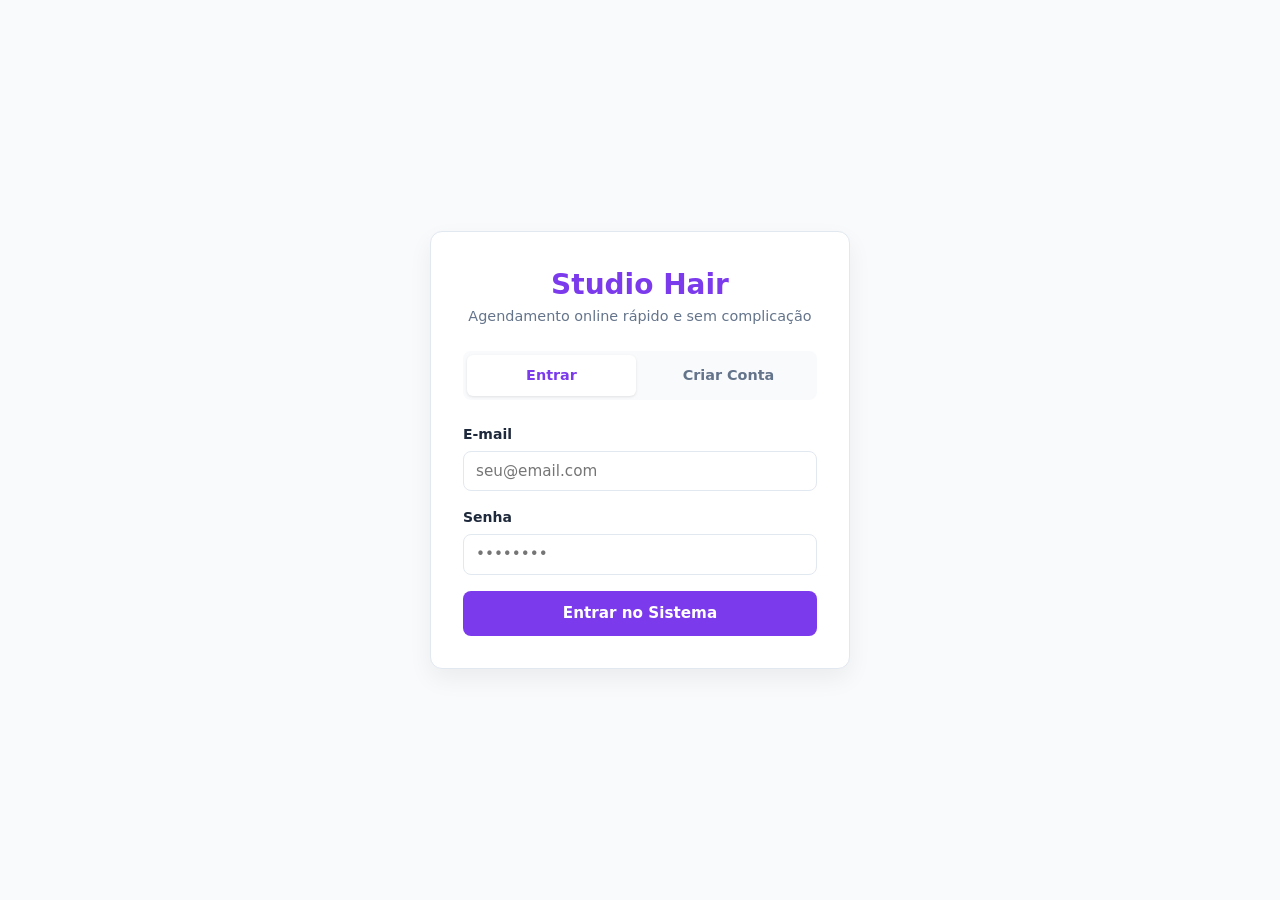
==== index.html @ 205ca818 "Criação da pagina de login, cadstro e agendamento" ====
<!DOCTYPE html>
<html lang="pt-BR">
<head>
    <meta charset="UTF-8">
    <meta name="viewport" content="width=device-width, initial-scale=1.0">
    <title>Studio Hair — Acesso</title>
    <link rel="stylesheet" href="estilos/estilo.css">
</head>
<body class="corpo-acesso">

    <main class="cartao-acesso">
        <div class="marca">
            <h1>Studio Hair</h1>
            <p>Agendamento online rápido e sem complicação</p>
        </div>

        <!-- TRUQUE CSS PURO: Dois botões 'radio' invisíveis controlam qual aba está marcada -->
        <input type="radio" name="controle-abas" id="aba-entrar" class="controle-aba-oculto" checked>
        <input type="radio" name="controle-abas" id="aba-cadastrar" class="controle-aba-oculto">

        <!-- Os 'label' funcionam como botões visuais vinculados aos 'radio' acima -->
        <div class="abas">
            <label for="aba-entrar" class="botao-aba rotulo-entrar">Entrar</label>
            <label for="aba-cadastrar" class="botao-aba rotulo-cadastrar">Criar Conta</label>
        </div>

        <!-- Formulário de Login -->
        <form class="formulario-acesso form-entrar" action="painel.html">
            <div class="grupo-campo">
                <label for="entrar-email">E-mail</label>
                <input type="email" id="entrar-email" name="email" placeholder="seu@email.com" required>
            </div>
            <div class="grupo-campo">
                <label for="entrar-senha">Senha</label>
                <input type="password" id="entrar-senha" name="password" placeholder="••••••••" required>
            </div>
            <!-- Por enquanto usamos um link estilizado de botão para você navegar até o painel -->
            <a href="painel.html" class="botao botao-primario botao-largura-total">Entrar no Sistema</a>
        </form>

        <!-- Formulário de Cadastro -->
        <form class="formulario-acesso form-cadastrar" action="painel.html">
            <div class="grupo-campo">
                <label for="cadastro-nome">Nome completo</label>
                <input type="text" id="cadastro-nome" name="name" placeholder="Ex: Maria Silva" required>
            </div>
            <div class="grupo-campo">
                <label for="cadastro-email">E-mail</label>
                <input type="email" id="cadastro-email" name="email" placeholder="seu@email.com" required>
            </div>
            <div class="grupo-campo">
                <label for="cadastro-telefone">Telefone / WhatsApp</label>
                <input type="tel" id="cadastro-telefone" name="phone" placeholder="(11) 99999-9999" required>
            </div>
            <div class="grupo-campo">
                <label for="cadastro-senha">Senha</label>
                <input type="password" id="cadastro-senha" name="password" placeholder="Crie uma senha" required>
            </div>
            <a href="painel.html" class="botao botao-primario botao-largura-total">Finalizar Cadastro</a>
        </form>
    </main>

</body>
</html>
---- estilos/estilo.css ----
/* =========================================================================
   VARIÁVEIS DE CORES E RESET
   ========================================================================= */
:root {
    --cor-primaria: #7c3aed;
    --cor-primaria-escura: #6d28d9;
    --cor-fundo: #f8fafc;
    --cor-superficie: #ffffff;
    --cor-texto: #1e293b;
    --cor-texto-suave: #64748b;
    --cor-borda: #e2e8f0;

    /* Cores dos status */
    --fundo-sucesso: #dcfce7;
    --texto-sucesso: #166534;
    --fundo-erro: #fee2e2;
    --texto-erro: #991b1b;
    --fundo-aviso: #fef3c7;
    --texto-aviso: #92400e;
    --fundo-info: #e0e7ff;
    --texto-info: #3730a3;
}

* {
    box-sizing: border-box;
    margin: 0;
    padding: 0;
    font-family: system-ui, -apple-system, 'Segoe UI', Roboto, sans-serif;
}

body {
    background-color: var(--cor-fundo);
    color: var(--cor-texto);
    line-height: 1.5;
}

a {
    text-decoration: none;
}

.texto-suave {
    color: var(--cor-texto-suave);
    font-size: 0.875rem;
}

/* =========================================================================
   TELA DE ACESSO (index.html)
   ========================================================================= */
.corpo-acesso {
    min-height: 100vh;
    display: flex;
    align-items: center;
    justify-content: center;
    padding: 1rem;
}

.cartao-acesso {
    background: var(--cor-superficie);
    width: 100%;
    max-width: 420px;
    padding: 2rem;
    border-radius: 12px;
    box-shadow: 0 10px 25px rgba(0, 0, 0, 0.06);
    border: 1px solid var(--cor-borda);
}

.marca {
    text-align: center;
    margin-bottom: 1.5rem;
}

.marca h1 {
    color: var(--cor-primaria);
    font-size: 1.75rem;
}

.marca p {
    color: var(--cor-texto-suave);
    font-size: 0.9rem;
}

/* Controle das abas em CSS puro */
.controle-aba-oculto {
    display: none;
}

.abas {
    display: grid;
    grid-template-columns: 1fr 1fr;
    gap: 0.5rem;
    margin-bottom: 1.5rem;
    background: var(--cor-fundo);
    padding: 0.25rem;
    border-radius: 8px;
}

.botao-aba {
    text-align: center;
    padding: 0.6rem;
    border-radius: 6px;
    cursor: pointer;
    font-weight: 600;
    font-size: 0.9rem;
    color: var(--cor-texto-suave);
    margin-bottom: 0;
    transition: 0.2s;
}

/* Esconde os formulários por padrão e mostra apenas o da aba selecionada */
.form-entrar,
.form-cadastrar {
    display: none;
}

#aba-entrar:checked ~ .abas .rotulo-entrar,
#aba-cadastrar:checked ~ .abas .rotulo-cadastrar {
    background: var(--cor-superficie);
    color: var(--cor-primaria);
    box-shadow: 0 1px 3px rgba(0, 0, 0, 0.1);
}

#aba-entrar:checked ~ .form-entrar {
    display: block;
}

#aba-cadastrar:checked ~ .form-cadastrar {
    display: block;
}

/* =========================================================================
   FORMULÁRIOS E BOTÕES
   ========================================================================= */
.grupo-campo {
    margin-bottom: 1rem;
}

.linha-campos {
    display: grid;
    grid-template-columns: 1fr 1fr;
    gap: 0.75rem;
}

label {
    display: block;
    font-size: 0.875rem;
    font-weight: 600;
    margin-bottom: 0.35rem;
}

input, select {
    width: 100%;
    padding: 0.65rem 0.75rem;
    border: 1px solid var(--cor-borda);
    border-radius: 8px;
    font-size: 0.95rem;
    background: var(--cor-superficie);
    color: var(--cor-texto);
    outline: none;
    transition: 0.2s;
}

input:focus, select:focus {
    border-color: var(--cor-primaria);
    box-shadow: 0 0 0 3px rgba(124, 58, 237, 0.15);
}

.botao {
    display: inline-flex;
    align-items: center;
    justify-content: center;
    padding: 0.65rem 1rem;
    border-radius: 8px;
    font-weight: 600;
    font-size: 0.95rem;
    cursor: pointer;
    border: 1px solid transparent;
    transition: 0.2s;
}

.botao-primario {
    background: var(--cor-primaria);
    color: #ffffff;
}

.botao-primario:hover {
    background: var(--cor-primaria-escura);
}

.botao-contorno {
    background: transparent;
    border-color: var(--cor-borda);
    color: var(--cor-texto);
}

.botao-contorno:hover {
    background: var(--cor-fundo);
}

.botao-perigo {
    background: var(--fundo-erro);
    color: var(--texto-erro);
}

.botao-perigo:hover {
    filter: brightness(0.95);
}

.botao-pequeno {
    padding: 0.35rem 0.75rem;
    font-size: 0.8rem;
}

.botao-largura-total {
    width: 100%;
}

/* =========================================================================
   PAINEL PRINCIPAL (painel.html)
   ========================================================================= */
.barra-topo {
    background: var(--cor-superficie);
    border-bottom: 1px solid var(--cor-borda);
    padding: 1rem 0;
    margin-bottom: 2rem;
}

.container {
    width: 100%;
    max-width: 1120px;
    margin: 0 auto;
    padding: 0 1rem;
}

.conteudo-topo {
    display: flex;
    justify-content: space-between;
    align-items: center;
}

.barra-topo h2 {
    color: var(--cor-primaria);
}

.menu-usuario {
    display: flex;
    align-items: center;
    gap: 1rem;
    font-size: 0.9rem;
}

.grade-principal {
    display: grid;
    grid-template-columns: 380px 1fr;
    gap: 1.5rem;
    align-items: start;
}

/* Em telas menores (tablets e celulares), empilha uma coluna sobre a outra */
@media (max-width: 850px) {
    .grade-principal {
        grid-template-columns: 1fr;
    }
}

.cartao {
    background: var(--cor-superficie);
    border: 1px solid var(--cor-borda);
    border-radius: 12px;
    padding: 1.5rem;
    box-shadow: 0 2px 8px rgba(0, 0, 0, 0.03);
}

.cabecalho-cartao {
    display: flex;
    justify-content: space-between;
    align-items: center;
    margin-bottom: 1rem;
}

.subtitulo {
    color: var(--cor-texto-suave);
    font-size: 0.875rem;
    margin-bottom: 1.25rem;
}

.resumo-servico {
    background: var(--cor-fundo);
    padding: 0.75rem 1rem;
    border-radius: 8px;
    display: flex;
    justify-content: space-between;
    font-size: 0.875rem;
    margin-bottom: 1rem;
    border: 1px solid var(--cor-borda);
}

/* =========================================================================
   TABELA E ETIQUETAS DE STATUS
   ========================================================================= */
.tabela-responsiva {
    overflow-x: auto;
}

.tabela {
    width: 100%;
    border-collapse: collapse;
    font-size: 0.9rem;
}

.tabela th,
.tabela td {
    padding: 0.8rem 0.75rem;
    text-align: left;
    border-bottom: 1px solid var(--cor-borda);
}

.tabela th {
    font-weight: 600;
    color: var(--cor-texto-suave);
    font-size: 0.8rem;
    text-transform: uppercase;
    letter-spacing: 0.03em;
}

.etiqueta {
    display: inline-block;
    padding: 0.25rem 0.65rem;
    border-radius: 999px;
    font-size: 0.75rem;
    font-weight: 600;
}

.etiqueta-agendado {
    background: var(--fundo-aviso);
    color: var(--texto-aviso);
}

.etiqueta-confirmado {
    background: var(--fundo-sucesso);
    color: var(--texto-sucesso);
}

.etiqueta-cancelado {
    background: var(--fundo-erro);
    color: var(--texto-erro);
}

.etiqueta-concluido {
    background: var(--fundo-info);
    color: var(--texto-info);
}
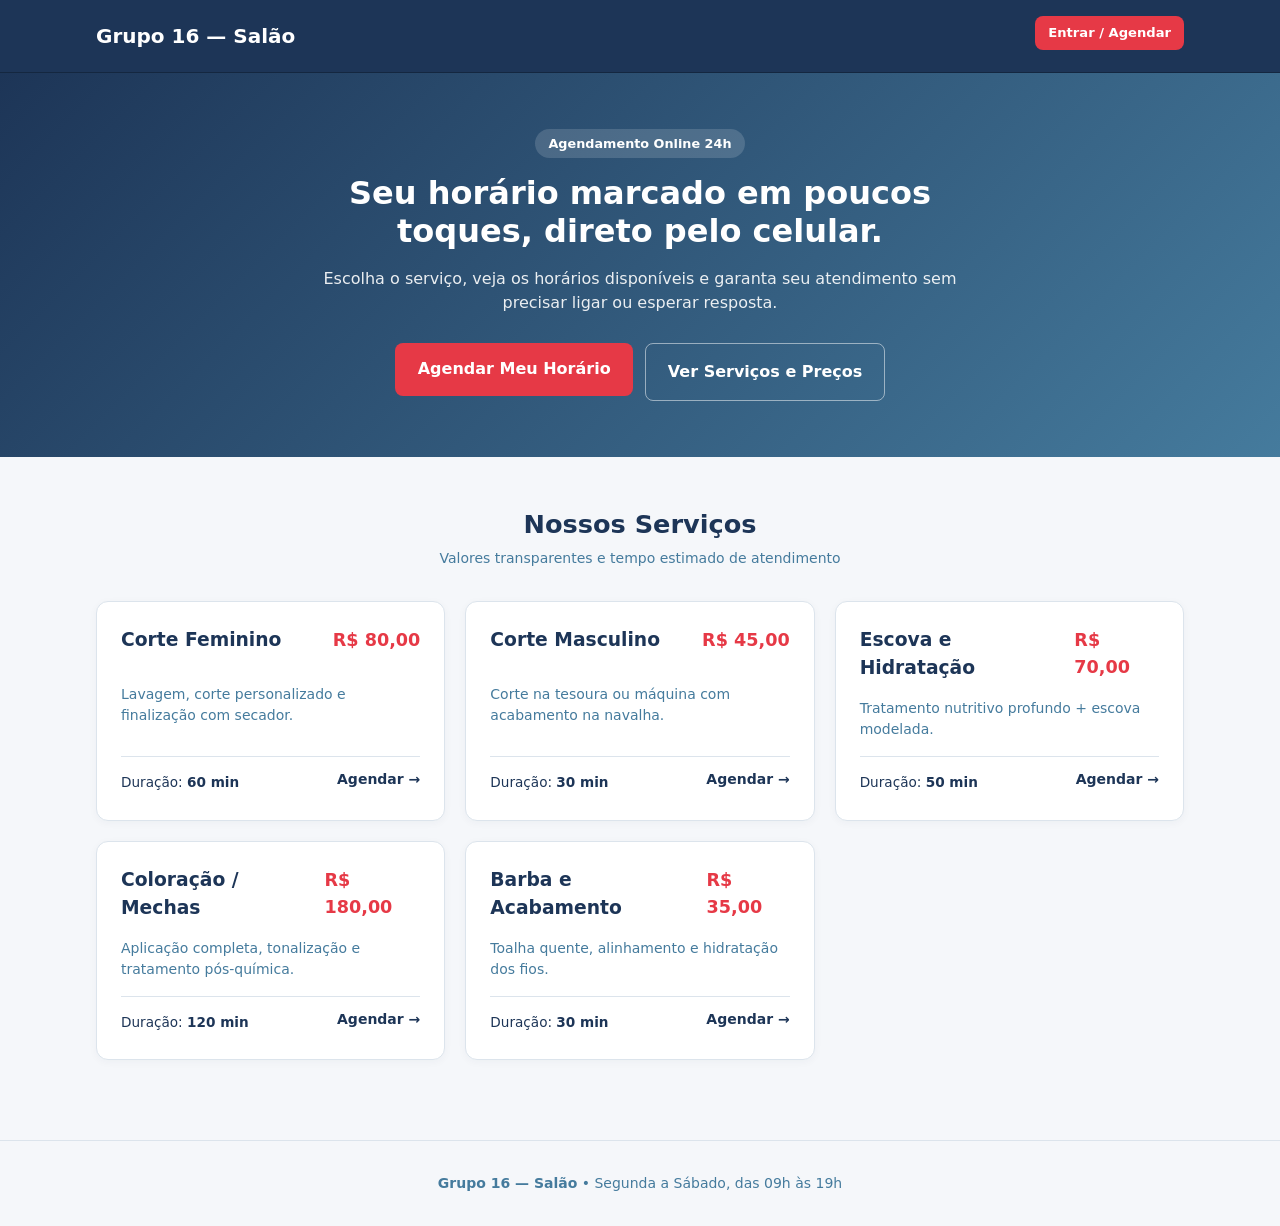
==== commit b0cc6613: "Atualização de projeto" ====
--- a/index.html
+++ b/index.html
@@ -3,62 +3,205 @@
 <head>
     <meta charset="UTF-8">
     <meta name="viewport" content="width=device-width, initial-scale=1.0">
-    <title>Studio Hair — Acesso</title>
+    <title>Grupo 16 — Salão de Beleza & Barbearia</title>
     <link rel="stylesheet" href="estilos/estilo.css">
 </head>
-<body class="corpo-acesso">
-
-    <main class="cartao-acesso">
-        <div class="marca">
-            <h1>Studio Hair</h1>
-            <p>Agendamento online rápido e sem complicação</p>
-        </div>
-
-        <!-- TRUQUE CSS PURO: Dois botões 'radio' invisíveis controlam qual aba está marcada -->
-        <input type="radio" name="controle-abas" id="aba-entrar" class="controle-aba-oculto" checked>
-        <input type="radio" name="controle-abas" id="aba-cadastrar" class="controle-aba-oculto">
-
-        <!-- Os 'label' funcionam como botões visuais vinculados aos 'radio' acima -->
-        <div class="abas">
-            <label for="aba-entrar" class="botao-aba rotulo-entrar">Entrar</label>
-            <label for="aba-cadastrar" class="botao-aba rotulo-cadastrar">Criar Conta</label>
-        </div>
-
-        <!-- Formulário de Login -->
-        <form class="formulario-acesso form-entrar" action="painel.html">
-            <div class="grupo-campo">
-                <label for="entrar-email">E-mail</label>
-                <input type="email" id="entrar-email" name="email" placeholder="seu@email.com" required>
+<body>
+
+    <!-- =====================================================================
+         1. CONTROLE DO MODAL EM CSS PURO (Invisível na tela)
+         Quando este checkbox fica marcado, o modal aparece por cima de tudo
+         ===================================================================== -->
+    <input type="checkbox" id="abrir-modal" class="controle-oculto">
+
+    <!-- =====================================================================
+         2. JANELA MODAL (Abre por cima da página inicial)
+         ===================================================================== -->
+    <div class="fundo-modal">
+        <div class="janela-modal">
+            <!-- Cabeçalho do Modal com botão X para fechar -->
+            <div class="cabecalho-modal">
+                <div>
+                    <h3>Acesse sua conta</h3>
+                    <p class="texto-suave">Entre para agendar ou gerenciar horários</p>
+                </div>
+                <label for="abrir-modal" class="botao-fechar" title="Fechar janela">&times;</label>
             </div>
-            <div class="grupo-campo">
-                <label for="entrar-senha">Senha</label>
-                <input type="password" id="entrar-senha" name="password" placeholder="••••••••" required>
+
+            <!-- Controles das 3 abas internas do Modal -->
+            <input type="radio" name="tipo-acesso" id="aba-cliente" class="controle-oculto" checked>
+            <input type="radio" name="tipo-acesso" id="aba-cadastro" class="controle-oculto">
+            <input type="radio" name="tipo-acesso" id="aba-admin" class="controle-oculto">
+
+            <div class="abas-modal">
+                <label for="aba-cliente" class="aba-item rotulo-cliente">Cliente</label>
+                <label for="aba-cadastro" class="aba-item rotulo-cadastro">Criar Conta</label>
+                <label for="aba-admin" class="aba-item rotulo-admin">Admin</label>
             </div>
-            <!-- Por enquanto usamos um link estilizado de botão para você navegar até o painel -->
-            <a href="painel.html" class="botao botao-primario botao-largura-total">Entrar no Sistema</a>
-        </form>
-
-        <!-- Formulário de Cadastro -->
-        <form class="formulario-acesso form-cadastrar" action="painel.html">
-            <div class="grupo-campo">
-                <label for="cadastro-nome">Nome completo</label>
-                <input type="text" id="cadastro-nome" name="name" placeholder="Ex: Maria Silva" required>
+
+            <!-- FORMULÁRIO 1: Login do Cliente -->
+            <form class="form-modal form-cliente">
+                <div class="grupo-campo">
+                    <label for="cli-email">E-mail do Cliente</label>
+                    <input type="email" id="cli-email" placeholder="cliente@email.com" required>
+                </div>
+                <div class="grupo-campo">
+                    <label for="cli-senha">Senha</label>
+                    <input type="password" id="cli-senha" placeholder="••••••••" required>
+                </div>
+                <a href="painel.html" class="botao botao-primario botao-largura-total">
+                    Entrar e Agendar
+                </a>
+            </form>
+
+            <!-- FORMULÁRIO 2: Cadastro de Novo Cliente -->
+            <form class="form-modal form-cadastro">
+                <div class="grupo-campo">
+                    <label for="cad-nome">Nome completo</label>
+                    <input type="text" id="cad-nome" placeholder="Ex: Maria Silva" required>
+                </div>
+                <div class="grupo-campo">
+                    <label for="cad-telefone">WhatsApp / Celular</label>
+                    <input type="tel" id="cad-telefone" placeholder="(11) 99999-9999" required>
+                </div>
+                <div class="grupo-campo">
+                    <label for="cad-email">E-mail</label>
+                    <input type="email" id="cad-email" placeholder="seu@email.com" required>
+                </div>
+                <div class="grupo-campo">
+                    <label for="cad-senha">Crie uma senha</label>
+                    <input type="password" id="cad-senha" placeholder="Mínimo 6 caracteres" required>
+                </div>
+                <a href="painel.html" class="botao botao-primario botao-largura-total">
+                    Concluir Cadastro
+                </a>
+            </form>
+
+            <!-- FORMULÁRIO 3: Login do Administrador / Salão -->
+            <form class="form-modal form-admin">
+                <div class="aviso-admin">
+                    Acesso exclusivo para profissionais e recepção do salão.
+                </div>
+                <div class="grupo-campo">
+                    <label for="adm-email">E-mail Corporativo</label>
+                    <input type="email" id="adm-email" placeholder="admin@grupo16.com" required>
+                </div>
+                <div class="grupo-campo">
+                    <label for="adm-senha">Senha de Acesso</label>
+                    <input type="password" id="adm-senha" placeholder="••••••••" required>
+                </div>
+                <a href="admin.html" class="botao botao-secundario botao-largura-total">
+                    Acessar Painel do Salão
+                </a>
+            </form>
+        </div>
+    </div>
+
+    <!-- =====================================================================
+         3. PÁGINA INICIAL DO SALÃO (Fica visível ao abrir o site)
+         ===================================================================== -->
+    <header class="barra-topo">
+        <div class="container conteudo-topo">
+            <h2>Grupo 16 — Salão</h2>
+            <!-- Este label abre o modal ao ser clicado -->
+            <label for="abrir-modal" class="botao botao-primario botao-pequeno">
+                Entrar / Agendar
+            </label>
+        </div>
+    </header>
+
+    <!-- Banner Principal (Hero) -->
+    <section class="banner-principal">
+        <div class="container conteudo-banner">
+            <span class="etiqueta-destaque">Agendamento Online 24h</span>
+            <h1>Seu horário marcado em poucos toques, direto pelo celular.</h1>
+            <p>Escolha o serviço, veja os horários disponíveis e garanta seu atendimento sem precisar ligar ou esperar resposta.</p>
+            <div class="acoes-banner">
+                <label for="abrir-modal" class="botao botao-primario botao-grande">
+                    Agendar Meu Horário
+                </label>
+                <a href="#vitrine-servicos" class="botao botao-contorno-claro botao-grande">
+                    Ver Serviços e Preços
+                </a>
             </div>
-            <div class="grupo-campo">
-                <label for="cadastro-email">E-mail</label>
-                <input type="email" id="cadastro-email" name="email" placeholder="seu@email.com" required>
-            </div>
-            <div class="grupo-campo">
-                <label for="cadastro-telefone">Telefone / WhatsApp</label>
-                <input type="tel" id="cadastro-telefone" name="phone" placeholder="(11) 99999-9999" required>
-            </div>
-            <div class="grupo-campo">
-                <label for="cadastro-senha">Senha</label>
-                <input type="password" id="cadastro-senha" name="password" placeholder="Crie uma senha" required>
-            </div>
-            <a href="painel.html" class="botao botao-primario botao-largura-total">Finalizar Cadastro</a>
-        </form>
+        </div>
+    </section>
+
+    <!-- Vitrine de Serviços -->
+    <main id="vitrine-servicos" class="container secao-servicos">
+        <div class="cabecalho-secao">
+            <h2>Nossos Serviços</h2>
+            <p class="texto-suave">Valores transparentes e tempo estimado de atendimento</p>
+        </div>
+
+        <div class="grade-servicos">
+            <article class="cartao-servico">
+                <div class="topo-servico">
+                    <h3>Corte Feminino</h3>
+                    <span class="preco-servico">R$ 80,00</span>
+                </div>
+                <p class="texto-suave">Lavagem, corte personalizado e finalização com secador.</p>
+                <div class="rodape-servico">
+                    <span>Duração: <strong>60 min</strong></span>
+                    <label for="abrir-modal" class="link-agendar">Agendar &rarr;</label>
+                </div>
+            </article>
+
+            <article class="cartao-servico">
+                <div class="topo-servico">
+                    <h3>Corte Masculino</h3>
+                    <span class="preco-servico">R$ 45,00</span>
+                </div>
+                <p class="texto-suave">Corte na tesoura ou máquina com acabamento na navalha.</p>
+                <div class="rodape-servico">
+                    <span>Duração: <strong>30 min</strong></span>
+                    <label for="abrir-modal" class="link-agendar">Agendar &rarr;</label>
+                </div>
+            </article>
+
+            <article class="cartao-servico">
+                <div class="topo-servico">
+                    <h3>Escova e Hidratação</h3>
+                    <span class="preco-servico">R$ 70,00</span>
+                </div>
+                <p class="texto-suave">Tratamento nutritivo profundo + escova modelada.</p>
+                <div class="rodape-servico">
+                    <span>Duração: <strong>50 min</strong></span>
+                    <label for="abrir-modal" class="link-agendar">Agendar &rarr;</label>
+                </div>
+            </article>
+
+            <article class="cartao-servico">
+                <div class="topo-servico">
+                    <h3>Coloração / Mechas</h3>
+                    <span class="preco-servico">R$ 180,00</span>
+                </div>
+                <p class="texto-suave">Aplicação completa, tonalização e tratamento pós-química.</p>
+                <div class="rodape-servico">
+                    <span>Duração: <strong>120 min</strong></span>
+                    <label for="abrir-modal" class="link-agendar">Agendar &rarr;</label>
+                </div>
+            </article>
+
+            <article class="cartao-servico">
+                <div class="topo-servico">
+                    <h3>Barba e Acabamento</h3>
+                    <span class="preco-servico">R$ 35,00</span>
+                </div>
+                <p class="texto-suave">Toalha quente, alinhamento e hidratação dos fios.</p>
+                <div class="rodape-servico">
+                    <span>Duração: <strong>30 min</strong></span>
+                    <label for="abrir-modal" class="link-agendar">Agendar &rarr;</label>
+                </div>
+            </article>
+        </div>
     </main>
+
+    <footer class="rodape-site">
+        <div class="container">
+            <p><strong>Grupo 16 — Salão</strong> • Segunda a Sábado, das 09h às 19h</p>
+        </div>
+    </footer>
 
 </body>
 </html>
--- a/estilos/estilo.css
+++ b/estilos/estilo.css
@@ -1,16 +1,19 @@
 /* =========================================================================
-   VARIÁVEIS DE CORES E RESET
+   1. VARIÁVEIS DE CORES E RESET
    ========================================================================= */
 :root {
-    --cor-primaria: #7c3aed;
-    --cor-primaria-escura: #6d28d9;
-    --cor-fundo: #f8fafc;
-    --cor-superficie: #ffffff;
-    --cor-texto: #1e293b;
-    --cor-texto-suave: #64748b;
-    --cor-borda: #e2e8f0;
-
-    /* Cores dos status */
+    --cor-primaria: #1D3557;
+    --cor-primaria-escura: #142740;
+    --cor-secundaria: #457B9D;
+    --cor-destaque: #E63946;
+    --cor-destaque-escura: #C92F3B;
+
+    --cor-fundo: #F5F7FA;
+    --cor-superficie: #FFFFFF;
+    --cor-texto: #1D3557;
+    --cor-texto-suave: #457B9D;
+    --cor-borda: #DCE4EC;
+
     --fundo-sucesso: #dcfce7;
     --texto-sucesso: #166534;
     --fundo-erro: #fee2e2;
@@ -28,6 +31,10 @@
     font-family: system-ui, -apple-system, 'Segoe UI', Roboto, sans-serif;
 }
 
+html {
+    scroll-behavior: smooth;
+}
+
 body {
     background-color: var(--cor-fundo);
     color: var(--cor-texto);
@@ -38,97 +45,281 @@
     text-decoration: none;
 }
 
+.controle-oculto {
+    display: none;
+}
+
 .texto-suave {
     color: var(--cor-texto-suave);
     font-size: 0.875rem;
 }
 
-/* =========================================================================
-   TELA DE ACESSO (index.html)
-   ========================================================================= */
-.corpo-acesso {
-    min-height: 100vh;
-    display: flex;
+.container {
+    width: 100%;
+    max-width: 1120px;
+    margin: 0 auto;
+    padding: 0 1rem;
+}
+
+/* =========================================================================
+   2. BARRA DO TOPO (Todas as páginas)
+   ========================================================================= */
+.barra-topo {
+    background: var(--cor-primaria);
+    border-bottom: 1px solid var(--cor-primaria-escura);
+    padding: 1rem 0;
+    position: sticky;
+    top: 0;
+    z-index: 100;
+}
+
+.conteudo-topo {
+    display: flex;
+    justify-content: space-between;
+    align-items: center;
+    gap: 0.75rem;
+}
+
+.barra-topo h2 {
+    color: var(--cor-superficie);
+    font-size: 1.25rem;
+}
+
+.menu-usuario {
+    display: flex;
+    align-items: center;
+    gap: 0.75rem;
+    font-size: 0.9rem;
+    color: var(--cor-superficie);
+}
+
+.barra-topo .botao-contorno {
+    color: #FFFFFF;
+    border-color: rgba(255, 255, 255, 0.4);
+}
+
+.barra-topo .botao-contorno:hover {
+    background: rgba(255, 255, 255, 0.12);
+}
+
+/* =========================================================================
+   3. PÁGINA INICIAL — BANNER E VITRINE DE SERVIÇOS (index.html)
+   ========================================================================= */
+.banner-principal {
+    background: linear-gradient(135deg, var(--cor-primaria) 0%, var(--cor-secundaria) 100%);
+    color: #FFFFFF;
+    padding: 3.5rem 0;
+}
+
+.conteudo-banner {
+    max-width: 680px;
+    margin: 0 auto;
+    text-align: center;
+}
+
+.etiqueta-destaque {
+    display: inline-block;
+    background: rgba(255, 255, 255, 0.15);
+    padding: 0.3rem 0.85rem;
+    border-radius: 999px;
+    font-size: 0.8rem;
+    font-weight: 600;
+    margin-bottom: 1rem;
+}
+
+.conteudo-banner h1 {
+    font-size: 2rem;
+    line-height: 1.2;
+    margin-bottom: 1rem;
+}
+
+.conteudo-banner p {
+    font-size: 1rem;
+    opacity: 0.9;
+    margin-bottom: 1.75rem;
+}
+
+.acoes-banner {
+    display: flex;
+    gap: 0.75rem;
+    justify-content: center;
+    flex-wrap: wrap;
+}
+
+.secao-servicos {
+    padding: 3rem 1rem;
+}
+
+.cabecalho-secao {
+    text-align: center;
+    margin-bottom: 2rem;
+}
+
+.cabecalho-secao h2 {
+    font-size: 1.6rem;
+    margin-bottom: 0.25rem;
+}
+
+.grade-servicos {
+    display: grid;
+    grid-template-columns: repeat(auto-fit, minmax(280px, 1fr));
+    gap: 1.25rem;
+}
+
+.cartao-servico {
+    background: var(--cor-superficie);
+    border: 1px solid var(--cor-borda);
+    border-radius: 12px;
+    padding: 1.5rem;
+    display: flex;
+    flex-direction: column;
+    justify-content: space-between;
+    gap: 1rem;
+    box-shadow: 0 2px 8px rgba(29, 53, 87, 0.04);
+}
+
+.topo-servico {
+    display: flex;
+    justify-content: space-between;
+    align-items: center;
+    gap: 0.5rem;
+}
+
+.preco-servico {
+    font-weight: 700;
+    color: var(--cor-destaque);
+    font-size: 1.1rem;
+}
+
+.rodape-servico {
+    display: flex;
+    justify-content: space-between;
+    align-items: center;
+    padding-top: 0.75rem;
+    border-top: 1px solid var(--cor-borda);
+    font-size: 0.85rem;
+}
+
+.link-agendar {
+    color: var(--cor-primaria);
+    font-weight: 700;
+    cursor: pointer;
+}
+
+.link-agendar:hover {
+    color: var(--cor-destaque);
+}
+
+.rodape-site {
+    text-align: center;
+    padding: 2rem 1rem;
+    border-top: 1px solid var(--cor-borda);
+    color: var(--cor-texto-suave);
+    font-size: 0.875rem;
+    margin-top: 2rem;
+}
+
+/* =========================================================================
+   4. MODAL DE ACESSO SOBREPOSTO (Cliente / Cadastro / Admin)
+   ========================================================================= */
+.fundo-modal {
+    position: fixed;
+    inset: 0;
+    background: rgba(20, 39, 64, 0.7);
+    backdrop-filter: blur(3px);
+    display: none;
     align-items: center;
     justify-content: center;
     padding: 1rem;
-}
-
-.cartao-acesso {
+    z-index: 999;
+}
+
+/* Abre o modal quando o checkbox #abrir-modal estiver marcado */
+#abrir-modal:checked ~ .fundo-modal {
+    display: flex;
+}
+
+.janela-modal {
     background: var(--cor-superficie);
     width: 100%;
-    max-width: 420px;
-    padding: 2rem;
-    border-radius: 12px;
-    box-shadow: 0 10px 25px rgba(0, 0, 0, 0.06);
-    border: 1px solid var(--cor-borda);
-}
-
-.marca {
+    max-width: 430px;
+    border-radius: 14px;
+    padding: 1.75rem;
+    box-shadow: 0 20px 40px rgba(0, 0, 0, 0.25);
+    max-height: 92vh;
+    overflow-y: auto;
+}
+
+.cabecalho-modal {
+    display: flex;
+    justify-content: space-between;
+    align-items: flex-start;
+    margin-bottom: 1.25rem;
+}
+
+.botao-fechar {
+    font-size: 1.75rem;
+    line-height: 1;
+    color: var(--cor-texto-suave);
+    cursor: pointer;
+    padding: 0 0.25rem;
+}
+
+.botao-fechar:hover {
+    color: var(--cor-destaque);
+}
+
+/* 3 Abas do Modal */
+.abas-modal {
+    display: grid;
+    grid-template-columns: repeat(3, 1fr);
+    gap: 0.35rem;
+    background: var(--cor-fundo);
+    padding: 0.3rem;
+    border-radius: 8px;
+    margin-bottom: 1.25rem;
+}
+
+.aba-item {
     text-align: center;
-    margin-bottom: 1.5rem;
-}
-
-.marca h1 {
-    color: var(--cor-primaria);
-    font-size: 1.75rem;
-}
-
-.marca p {
+    padding: 0.55rem 0.25rem;
+    border-radius: 6px;
+    font-size: 0.85rem;
+    font-weight: 600;
     color: var(--cor-texto-suave);
-    font-size: 0.9rem;
-}
-
-/* Controle das abas em CSS puro */
-.controle-aba-oculto {
-    display: none;
-}
-
-.abas {
-    display: grid;
-    grid-template-columns: 1fr 1fr;
-    gap: 0.5rem;
-    margin-bottom: 1.5rem;
-    background: var(--cor-fundo);
-    padding: 0.25rem;
-    border-radius: 8px;
-}
-
-.botao-aba {
-    text-align: center;
-    padding: 0.6rem;
-    border-radius: 6px;
     cursor: pointer;
-    font-weight: 600;
-    font-size: 0.9rem;
-    color: var(--cor-texto-suave);
     margin-bottom: 0;
     transition: 0.2s;
 }
 
-/* Esconde os formulários por padrão e mostra apenas o da aba selecionada */
-.form-entrar,
-.form-cadastrar {
+.form-modal {
     display: none;
 }
 
-#aba-entrar:checked ~ .abas .rotulo-entrar,
-#aba-cadastrar:checked ~ .abas .rotulo-cadastrar {
+#aba-cliente:checked ~ .abas-modal .rotulo-cliente,
+#aba-cadastro:checked ~ .abas-modal .rotulo-cadastro,
+#aba-admin:checked ~ .abas-modal .rotulo-admin {
     background: var(--cor-superficie);
     color: var(--cor-primaria);
-    box-shadow: 0 1px 3px rgba(0, 0, 0, 0.1);
-}
-
-#aba-entrar:checked ~ .form-entrar {
-    display: block;
-}
-
-#aba-cadastrar:checked ~ .form-cadastrar {
-    display: block;
-}
-
-/* =========================================================================
-   FORMULÁRIOS E BOTÕES
+    box-shadow: 0 1px 3px rgba(29, 53, 87, 0.15);
+}
+
+#aba-cliente:checked ~ .form-cliente { display: block; }
+#aba-cadastro:checked ~ .form-cadastro { display: block; }
+#aba-admin:checked ~ .form-admin { display: block; }
+
+.aviso-admin {
+    background: var(--fundo-aviso);
+    color: var(--texto-aviso);
+    font-size: 0.82rem;
+    padding: 0.65rem 0.75rem;
+    border-radius: 8px;
+    margin-bottom: 1rem;
+    font-weight: 500;
+}
+
+/* =========================================================================
+   5. FORMULÁRIOS, BOTÕES E HORÁRIOS CLICÁVEIS
    ========================================================================= */
 .grupo-campo {
     margin-bottom: 1rem;
@@ -149,21 +340,55 @@
 
 input, select {
     width: 100%;
-    padding: 0.65rem 0.75rem;
+    padding: 0.7rem 0.75rem;
     border: 1px solid var(--cor-borda);
     border-radius: 8px;
-    font-size: 0.95rem;
+    font-size: 16px; /* Evita zoom automático no iPhone */
     background: var(--cor-superficie);
     color: var(--cor-texto);
     outline: none;
+}
+
+input:focus, select:focus {
+    border-color: var(--cor-secundaria);
+    box-shadow: 0 0 0 3px rgba(69, 123, 157, 0.15);
+}
+
+/* Grade de horários clicáveis no celular */
+.grade-horarios {
+    display: grid;
+    grid-template-columns: repeat(3, 1fr);
+    gap: 0.5rem;
+}
+
+.opcao-horario {
+    margin-bottom: 0;
+    cursor: pointer;
+}
+
+.opcao-horario input {
+    display: none;
+}
+
+.opcao-horario span {
+    display: block;
+    text-align: center;
+    padding: 0.65rem 0.5rem;
+    border: 1px solid var(--cor-borda);
+    border-radius: 8px;
+    font-weight: 600;
+    font-size: 0.9rem;
+    background: var(--cor-fundo);
     transition: 0.2s;
 }
 
-input:focus, select:focus {
+.opcao-horario input:checked + span {
+    background: var(--cor-primaria);
+    color: #FFFFFF;
     border-color: var(--cor-primaria);
-    box-shadow: 0 0 0 3px rgba(124, 58, 237, 0.15);
-}
-
+}
+
+/* Botões */
 .botao {
     display: inline-flex;
     align-items: center;
@@ -177,89 +402,33 @@
     transition: 0.2s;
 }
 
-.botao-primario {
-    background: var(--cor-primaria);
-    color: #ffffff;
-}
-
-.botao-primario:hover {
-    background: var(--cor-primaria-escura);
-}
-
-.botao-contorno {
-    background: transparent;
-    border-color: var(--cor-borda);
-    color: var(--cor-texto);
-}
-
-.botao-contorno:hover {
-    background: var(--cor-fundo);
-}
-
-.botao-perigo {
-    background: var(--fundo-erro);
-    color: var(--texto-erro);
-}
-
-.botao-perigo:hover {
-    filter: brightness(0.95);
-}
-
-.botao-pequeno {
-    padding: 0.35rem 0.75rem;
-    font-size: 0.8rem;
-}
-
-.botao-largura-total {
-    width: 100%;
-}
-
-/* =========================================================================
-   PAINEL PRINCIPAL (painel.html)
-   ========================================================================= */
-.barra-topo {
-    background: var(--cor-superficie);
-    border-bottom: 1px solid var(--cor-borda);
-    padding: 1rem 0;
-    margin-bottom: 2rem;
-}
-
-.container {
-    width: 100%;
-    max-width: 1120px;
-    margin: 0 auto;
-    padding: 0 1rem;
-}
-
-.conteudo-topo {
-    display: flex;
-    justify-content: space-between;
-    align-items: center;
-}
-
-.barra-topo h2 {
-    color: var(--cor-primaria);
-}
-
-.menu-usuario {
-    display: flex;
-    align-items: center;
-    gap: 1rem;
-    font-size: 0.9rem;
-}
-
+.botao-primario { background: var(--cor-destaque); color: #FFFFFF; }
+.botao-primario:hover { background: var(--cor-destaque-escura); }
+
+.botao-secundario { background: var(--cor-primaria); color: #FFFFFF; }
+.botao-secundario:hover { background: var(--cor-primaria-escura); }
+
+.botao-contorno { background: transparent; border-color: var(--cor-borda); color: var(--cor-primaria); }
+.botao-contorno-claro { background: transparent; border-color: rgba(255,255,255,0.5); color: #FFFFFF; }
+.botao-contorno-claro:hover { background: rgba(255,255,255,0.12); }
+
+.botao-sucesso { background: var(--fundo-sucesso); color: var(--texto-sucesso); }
+.botao-perigo { background: var(--fundo-erro); color: var(--texto-erro); }
+
+.botao-pequeno { padding: 0.4rem 0.75rem; font-size: 0.82rem; }
+.botao-grande { padding: 0.85rem 1.35rem; font-size: 1rem; }
+.botao-largura-total { width: 100%; }
+
+/* =========================================================================
+   6. PAINÉIS (painel.html e admin.html)
+   ========================================================================= */
 .grade-principal {
     display: grid;
     grid-template-columns: 380px 1fr;
     gap: 1.5rem;
     align-items: start;
-}
-
-/* Em telas menores (tablets e celulares), empilha uma coluna sobre a outra */
-@media (max-width: 850px) {
-    .grade-principal {
-        grid-template-columns: 1fr;
-    }
+    margin-top: 1.75rem;
+    margin-bottom: 2.5rem;
 }
 
 .cartao {
@@ -267,7 +436,7 @@
     border: 1px solid var(--cor-borda);
     border-radius: 12px;
     padding: 1.5rem;
-    box-shadow: 0 2px 8px rgba(0, 0, 0, 0.03);
+    box-shadow: 0 2px 8px rgba(29, 53, 87, 0.04);
 }
 
 .cabecalho-cartao {
@@ -275,6 +444,7 @@
     justify-content: space-between;
     align-items: center;
     margin-bottom: 1rem;
+    gap: 0.5rem;
 }
 
 .subtitulo {
@@ -289,63 +459,102 @@
     border-radius: 8px;
     display: flex;
     justify-content: space-between;
-    font-size: 0.875rem;
+    font-size: 0.9rem;
     margin-bottom: 1rem;
     border: 1px solid var(--cor-borda);
 }
 
-/* =========================================================================
-   TABELA E ETIQUETAS DE STATUS
-   ========================================================================= */
-.tabela-responsiva {
-    overflow-x: auto;
-}
-
-.tabela {
-    width: 100%;
-    border-collapse: collapse;
-    font-size: 0.9rem;
-}
-
-.tabela th,
-.tabela td {
-    padding: 0.8rem 0.75rem;
-    text-align: left;
-    border-bottom: 1px solid var(--cor-borda);
-}
-
-.tabela th {
-    font-weight: 600;
-    color: var(--cor-texto-suave);
-    font-size: 0.8rem;
+/* Exclusivos Admin */
+.titulo-admin { display: flex; align-items: center; gap: 0.6rem; flex-wrap: wrap; }
+.selo-admin {
+    background: var(--cor-destaque);
+    color: #FFFFFF;
+    font-size: 0.7rem;
+    font-weight: 700;
+    padding: 0.2rem 0.55rem;
+    border-radius: 6px;
     text-transform: uppercase;
-    letter-spacing: 0.03em;
-}
-
-.etiqueta {
-    display: inline-block;
-    padding: 0.25rem 0.65rem;
-    border-radius: 999px;
-    font-size: 0.75rem;
-    font-weight: 600;
-}
-
-.etiqueta-agendado {
-    background: var(--fundo-aviso);
-    color: var(--texto-aviso);
-}
-
-.etiqueta-confirmado {
-    background: var(--fundo-sucesso);
-    color: var(--texto-sucesso);
-}
-
-.etiqueta-cancelado {
-    background: var(--fundo-erro);
-    color: var(--texto-erro);
-}
-
-.etiqueta-concluido {
-    background: var(--fundo-info);
-    color: var(--texto-info);
+}
+
+.grade-resumo {
+    display: grid;
+    grid-template-columns: repeat(3, 1fr);
+    gap: 1rem;
+    margin-top: 1.75rem;
+}
+
+.cartao-resumo {
+    background: var(--cor-superficie);
+    border: 1px solid var(--cor-borda);
+    border-radius: 12px;
+    padding: 1.25rem;
+    display: flex;
+    flex-direction: column;
+}
+
+.numero-resumo { font-size: 1.75rem; color: var(--cor-primaria); }
+.texto-aviso { color: var(--texto-aviso); }
+.texto-sucesso { color: var(--texto-sucesso); }
+.filtro-data { width: auto; padding: 0.4rem 0.65rem; font-size: 0.85rem; }
+.acoes-linha { display: flex; gap: 0.4rem; flex-wrap: wrap; }
+
+/* Tabela e Etiquetas */
+.tabela-responsiva { overflow-x: auto; }
+.tabela { width: 100%; border-collapse: collapse; font-size: 0.9rem; }
+.tabela th, .tabela td { padding: 0.8rem 0.75rem; text-align: left; border-bottom: 1px solid var(--cor-borda); }
+.tabela th { font-weight: 600; color: var(--cor-secundaria); font-size: 0.8rem; text-transform: uppercase; }
+
+.etiqueta { display: inline-block; padding: 0.25rem 0.65rem; border-radius: 999px; font-size: 0.75rem; font-weight: 600; }
+.etiqueta-agendado { background: var(--fundo-aviso); color: var(--texto-aviso); }
+.etiqueta-confirmado { background: var(--fundo-sucesso); color: var(--texto-sucesso); }
+.etiqueta-cancelado { background: var(--fundo-erro); color: var(--texto-erro); }
+.etiqueta-concluido { background: var(--fundo-info); color: var(--texto-info); }
+
+/* =========================================================================
+   7. RESPONSIVIDADE PARA TABLETS E CELULARES
+   ========================================================================= */
+@media (max-width: 850px) {
+    .grade-principal {
+        grid-template-columns: 1fr;
+    }
+}
+
+@media (max-width: 600px) {
+    .conteudo-banner h1 { font-size: 1.55rem; }
+    .banner-principal { padding: 2.5rem 0; }
+    .acoes-banner .botao { width: 100%; }
+
+    .grade-resumo { grid-template-columns: 1fr; }
+    .linha-campos { grid-template-columns: 1fr; gap: 0; }
+    .cartao, .janela-modal { padding: 1.25rem; }
+
+    /* Transforma a tabela em cartões empilhados no celular */
+    .tabela thead { display: none; }
+    .tabela, .tabela tbody, .tabela tr, .tabela td { display: block; width: 100%; }
+
+    .tabela tr {
+        background: var(--cor-fundo);
+        border: 1px solid var(--cor-borda);
+        border-radius: 10px;
+        padding: 0.85rem;
+        margin-bottom: 0.85rem;
+    }
+
+    .tabela td {
+        border: none;
+        padding: 0.3rem 0;
+        display: flex;
+        justify-content: space-between;
+        align-items: center;
+    }
+
+    .tabela td:last-child {
+        margin-top: 0.5rem;
+        padding-top: 0.6rem;
+        border-top: 1px solid var(--cor-borda);
+    }
+
+    .tabela td:last-child .botao {
+        width: 100%;
+    }
 }
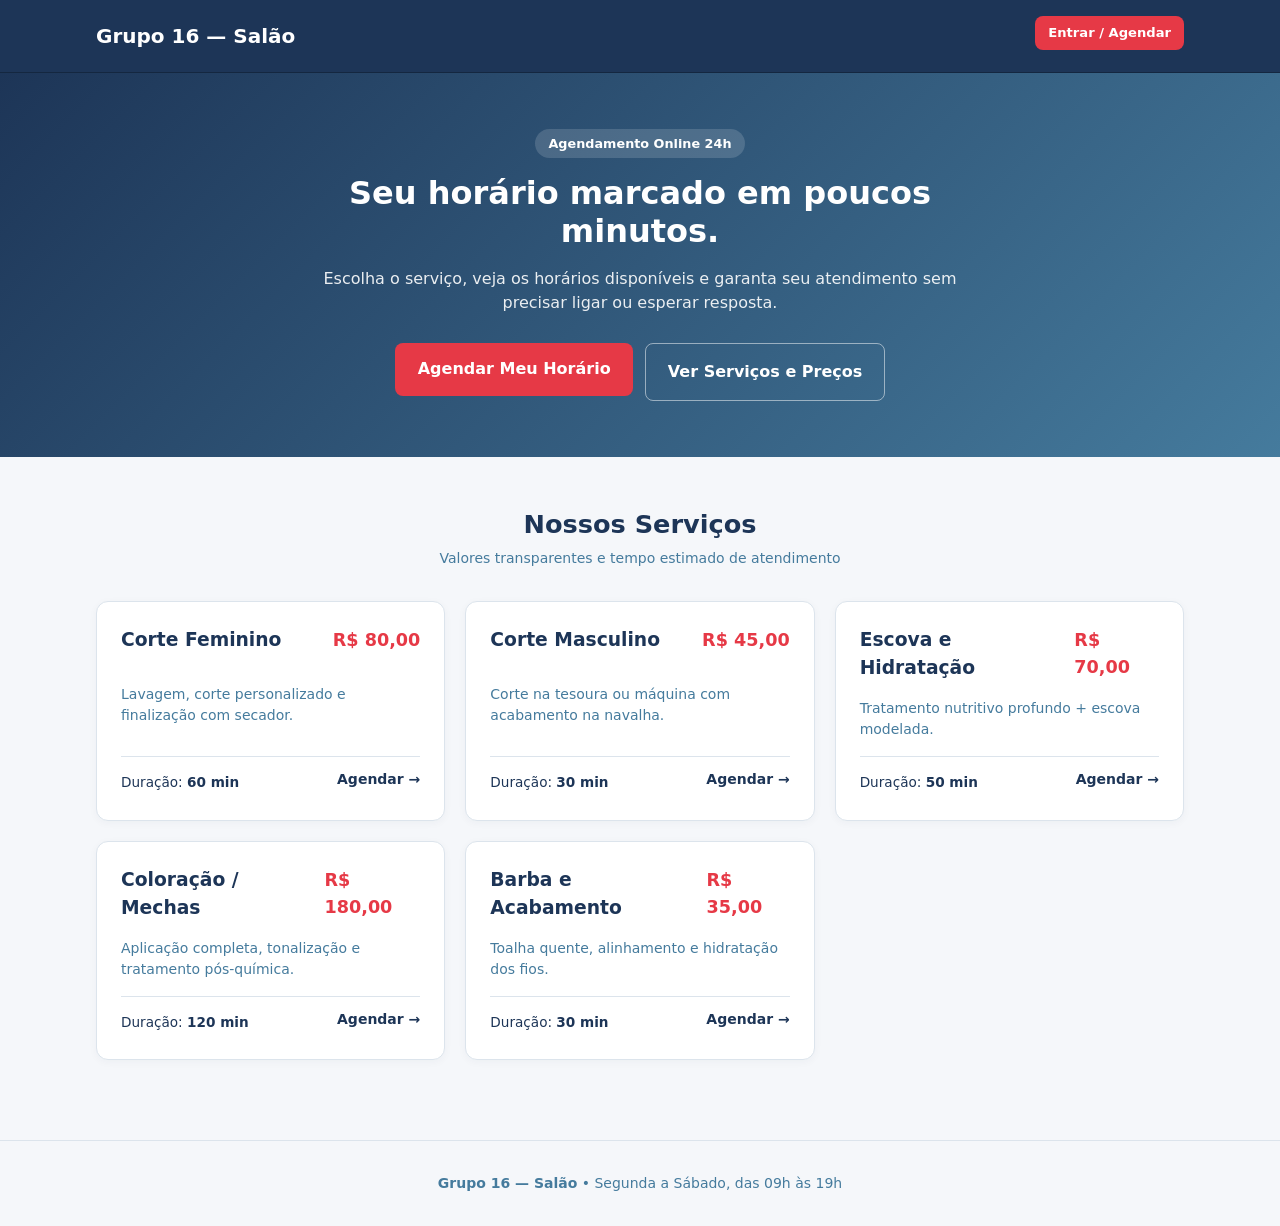
==== commit f37efcac: "Atualização de projeto" ====
--- a/index.html
+++ b/index.html
@@ -8,196 +8,170 @@
 </head>
 <body>
 
-    <!-- =====================================================================
-         1. CONTROLE DO MODAL EM CSS PURO (Invisível na tela)
-         Quando este checkbox fica marcado, o modal aparece por cima de tudo
-         ===================================================================== -->
-    <input type="checkbox" id="abrir-modal" class="controle-oculto">
+    <input type="checkbox" id="modal-login" class="oculto">
 
-    <!-- =====================================================================
-         2. JANELA MODAL (Abre por cima da página inicial)
-         ===================================================================== -->
-    <div class="fundo-modal">
-        <div class="janela-modal">
-            <!-- Cabeçalho do Modal com botão X para fechar -->
-            <div class="cabecalho-modal">
+    <!-- Modal de acesso -->
+    <div class="modal-bg">
+        <div class="modal-box">
+            <div class="modal-topo">
                 <div>
                     <h3>Acesse sua conta</h3>
-                    <p class="texto-suave">Entre para agendar ou gerenciar horários</p>
+                    <p class="subtexto">Entre para agendar ou gerenciar horários</p>
                 </div>
-                <label for="abrir-modal" class="botao-fechar" title="Fechar janela">&times;</label>
+                <label for="modal-login" class="btn-fechar" title="Fechar">&times;</label>
             </div>
 
-            <!-- Controles das 3 abas internas do Modal -->
-            <input type="radio" name="tipo-acesso" id="aba-cliente" class="controle-oculto" checked>
-            <input type="radio" name="tipo-acesso" id="aba-cadastro" class="controle-oculto">
-            <input type="radio" name="tipo-acesso" id="aba-admin" class="controle-oculto">
+            <input type="radio" name="acesso" id="tab-cliente" class="oculto" checked>
+            <input type="radio" name="acesso" id="tab-cadastro" class="oculto">
+            <input type="radio" name="acesso" id="tab-admin" class="oculto">
 
-            <div class="abas-modal">
-                <label for="aba-cliente" class="aba-item rotulo-cliente">Cliente</label>
-                <label for="aba-cadastro" class="aba-item rotulo-cadastro">Criar Conta</label>
-                <label for="aba-admin" class="aba-item rotulo-admin">Admin</label>
+            <div class="tabs">
+                <label for="tab-cliente" class="tab lb-cliente">Cliente</label>
+                <label for="tab-cadastro" class="tab lb-cadastro">Criar Conta</label>
+                <label for="tab-admin" class="tab lb-admin">Admin</label>
             </div>
 
-            <!-- FORMULÁRIO 1: Login do Cliente -->
-            <form class="form-modal form-cliente">
-                <div class="grupo-campo">
+            <!-- Login Cliente -->
+            <form class="form-tab f-cliente">
+                <div class="campo">
                     <label for="cli-email">E-mail do Cliente</label>
                     <input type="email" id="cli-email" placeholder="cliente@email.com" required>
                 </div>
-                <div class="grupo-campo">
+                <div class="campo">
                     <label for="cli-senha">Senha</label>
                     <input type="password" id="cli-senha" placeholder="••••••••" required>
                 </div>
-                <a href="painel.html" class="botao botao-primario botao-largura-total">
-                    Entrar e Agendar
-                </a>
+                <a href="painel.html" class="btn btn-vermelho btn-full">Entrar e Agendar</a>
             </form>
 
-            <!-- FORMULÁRIO 2: Cadastro de Novo Cliente -->
-            <form class="form-modal form-cadastro">
-                <div class="grupo-campo">
+            <!-- Cadastro Cliente -->
+            <form class="form-tab f-cadastro">
+                <div class="campo">
                     <label for="cad-nome">Nome completo</label>
                     <input type="text" id="cad-nome" placeholder="Ex: Maria Silva" required>
                 </div>
-                <div class="grupo-campo">
-                    <label for="cad-telefone">WhatsApp / Celular</label>
-                    <input type="tel" id="cad-telefone" placeholder="(11) 99999-9999" required>
+                <div class="campo">
+                    <label for="cad-tel">WhatsApp / Celular</label>
+                    <input type="tel" id="cad-tel" placeholder="(11) 99999-9999" required>
                 </div>
-                <div class="grupo-campo">
+                <div class="campo">
                     <label for="cad-email">E-mail</label>
                     <input type="email" id="cad-email" placeholder="seu@email.com" required>
                 </div>
-                <div class="grupo-campo">
+                <div class="campo">
                     <label for="cad-senha">Crie uma senha</label>
                     <input type="password" id="cad-senha" placeholder="Mínimo 6 caracteres" required>
                 </div>
-                <a href="painel.html" class="botao botao-primario botao-largura-total">
-                    Concluir Cadastro
-                </a>
+                <a href="painel.html" class="btn btn-vermelho btn-full">Concluir Cadastro</a>
             </form>
 
-            <!-- FORMULÁRIO 3: Login do Administrador / Salão -->
-            <form class="form-modal form-admin">
-                <div class="aviso-admin">
+            <!-- Login Admin -->
+            <form class="form-tab f-admin">
+                <div class="alerta-admin">
                     Acesso exclusivo para profissionais e recepção do salão.
                 </div>
-                <div class="grupo-campo">
+                <div class="campo">
                     <label for="adm-email">E-mail Corporativo</label>
                     <input type="email" id="adm-email" placeholder="admin@grupo16.com" required>
                 </div>
-                <div class="grupo-campo">
+                <div class="campo">
                     <label for="adm-senha">Senha de Acesso</label>
                     <input type="password" id="adm-senha" placeholder="••••••••" required>
                 </div>
-                <a href="admin.html" class="botao botao-secundario botao-largura-total">
-                    Acessar Painel do Salão
-                </a>
+                <a href="admin.html" class="btn btn-azul btn-full">Acessar Painel do Salão</a>
             </form>
         </div>
     </div>
 
-    <!-- =====================================================================
-         3. PÁGINA INICIAL DO SALÃO (Fica visível ao abrir o site)
-         ===================================================================== -->
-    <header class="barra-topo">
-        <div class="container conteudo-topo">
+    <header class="topo">
+        <div class="container topo-flex">
             <h2>Grupo 16 — Salão</h2>
-            <!-- Este label abre o modal ao ser clicado -->
-            <label for="abrir-modal" class="botao botao-primario botao-pequeno">
-                Entrar / Agendar
-            </label>
+            <label for="modal-login" class="btn btn-vermelho btn-sm">Entrar / Agendar</label>
         </div>
     </header>
 
-    <!-- Banner Principal (Hero) -->
-    <section class="banner-principal">
-        <div class="container conteudo-banner">
-            <span class="etiqueta-destaque">Agendamento Online 24h</span>
-            <h1>Seu horário marcado em poucos toques, direto pelo celular.</h1>
+    <section class="banner">
+        <div class="container banner-info">
+            <span class="tag-banner">Agendamento Online 24h</span>
+            <h1>Seu horário marcado em poucos minutos.</h1>
             <p>Escolha o serviço, veja os horários disponíveis e garanta seu atendimento sem precisar ligar ou esperar resposta.</p>
-            <div class="acoes-banner">
-                <label for="abrir-modal" class="botao botao-primario botao-grande">
-                    Agendar Meu Horário
-                </label>
-                <a href="#vitrine-servicos" class="botao botao-contorno-claro botao-grande">
-                    Ver Serviços e Preços
-                </a>
+            <div class="banner-btns">
+                <label for="modal-login" class="btn btn-vermelho btn-lg">Agendar Meu Horário</label>
+                <a href="#servicos" class="btn btn-outline-branco btn-lg">Ver Serviços e Preços</a>
             </div>
         </div>
     </section>
 
-    <!-- Vitrine de Serviços -->
-    <main id="vitrine-servicos" class="container secao-servicos">
-        <div class="cabecalho-secao">
+    <main id="servicos" class="container area-servicos">
+        <div class="titulo-secao">
             <h2>Nossos Serviços</h2>
-            <p class="texto-suave">Valores transparentes e tempo estimado de atendimento</p>
+            <p class="subtexto">Valores transparentes e tempo estimado de atendimento</p>
         </div>
 
-        <div class="grade-servicos">
-            <article class="cartao-servico">
-                <div class="topo-servico">
+        <div class="grid-servicos">
+            <article class="card-servico">
+                <div class="servico-topo">
                     <h3>Corte Feminino</h3>
-                    <span class="preco-servico">R$ 80,00</span>
+                    <span class="preco">R$ 80,00</span>
                 </div>
-                <p class="texto-suave">Lavagem, corte personalizado e finalização com secador.</p>
-                <div class="rodape-servico">
+                <p class="subtexto">Lavagem, corte personalizado e finalização com secador.</p>
+                <div class="servico-rodape">
                     <span>Duração: <strong>60 min</strong></span>
-                    <label for="abrir-modal" class="link-agendar">Agendar &rarr;</label>
+                    <label for="modal-login" class="link-agendar">Agendar &rarr;</label>
                 </div>
             </article>
 
-            <article class="cartao-servico">
-                <div class="topo-servico">
+            <article class="card-servico">
+                <div class="servico-topo">
                     <h3>Corte Masculino</h3>
-                    <span class="preco-servico">R$ 45,00</span>
+                    <span class="preco">R$ 45,00</span>
                 </div>
-                <p class="texto-suave">Corte na tesoura ou máquina com acabamento na navalha.</p>
-                <div class="rodape-servico">
+                <p class="subtexto">Corte na tesoura ou máquina com acabamento na navalha.</p>
+                <div class="servico-rodape">
                     <span>Duração: <strong>30 min</strong></span>
-                    <label for="abrir-modal" class="link-agendar">Agendar &rarr;</label>
+                    <label for="modal-login" class="link-agendar">Agendar &rarr;</label>
                 </div>
             </article>
 
-            <article class="cartao-servico">
-                <div class="topo-servico">
+            <article class="card-servico">
+                <div class="servico-topo">
                     <h3>Escova e Hidratação</h3>
-                    <span class="preco-servico">R$ 70,00</span>
+                    <span class="preco">R$ 70,00</span>
                 </div>
-                <p class="texto-suave">Tratamento nutritivo profundo + escova modelada.</p>
-                <div class="rodape-servico">
+                <p class="subtexto">Tratamento nutritivo profundo + escova modelada.</p>
+                <div class="servico-rodape">
                     <span>Duração: <strong>50 min</strong></span>
-                    <label for="abrir-modal" class="link-agendar">Agendar &rarr;</label>
+                    <label for="modal-login" class="link-agendar">Agendar &rarr;</label>
                 </div>
             </article>
 
-            <article class="cartao-servico">
-                <div class="topo-servico">
+            <article class="card-servico">
+                <div class="servico-topo">
                     <h3>Coloração / Mechas</h3>
-                    <span class="preco-servico">R$ 180,00</span>
+                    <span class="preco">R$ 180,00</span>
                 </div>
-                <p class="texto-suave">Aplicação completa, tonalização e tratamento pós-química.</p>
-                <div class="rodape-servico">
+                <p class="subtexto">Aplicação completa, tonalização e tratamento pós-química.</p>
+                <div class="servico-rodape">
                     <span>Duração: <strong>120 min</strong></span>
-                    <label for="abrir-modal" class="link-agendar">Agendar &rarr;</label>
+                    <label for="modal-login" class="link-agendar">Agendar &rarr;</label>
                 </div>
             </article>
 
-            <article class="cartao-servico">
-                <div class="topo-servico">
+            <article class="card-servico">
+                <div class="servico-topo">
                     <h3>Barba e Acabamento</h3>
-                    <span class="preco-servico">R$ 35,00</span>
+                    <span class="preco">R$ 35,00</span>
                 </div>
-                <p class="texto-suave">Toalha quente, alinhamento e hidratação dos fios.</p>
-                <div class="rodape-servico">
+                <p class="subtexto">Toalha quente, alinhamento e hidratação dos fios.</p>
+                <div class="servico-rodape">
                     <span>Duração: <strong>30 min</strong></span>
-                    <label for="abrir-modal" class="link-agendar">Agendar &rarr;</label>
+                    <label for="modal-login" class="link-agendar">Agendar &rarr;</label>
                 </div>
             </article>
         </div>
     </main>
 
-    <footer class="rodape-site">
+    <footer class="rodape">
         <div class="container">
             <p><strong>Grupo 16 — Salão</strong> • Segunda a Sábado, das 09h às 19h</p>
         </div>
--- a/estilos/estilo.css
+++ b/estilos/estilo.css
@@ -1,27 +1,24 @@
-/* =========================================================================
-   1. VARIÁVEIS DE CORES E RESET
-   ========================================================================= */
 :root {
-    --cor-primaria: #1D3557;
-    --cor-primaria-escura: #142740;
-    --cor-secundaria: #457B9D;
-    --cor-destaque: #E63946;
-    --cor-destaque-escura: #C92F3B;
-
-    --cor-fundo: #F5F7FA;
-    --cor-superficie: #FFFFFF;
-    --cor-texto: #1D3557;
-    --cor-texto-suave: #457B9D;
-    --cor-borda: #DCE4EC;
-
-    --fundo-sucesso: #dcfce7;
-    --texto-sucesso: #166534;
-    --fundo-erro: #fee2e2;
-    --texto-erro: #991b1b;
-    --fundo-aviso: #fef3c7;
-    --texto-aviso: #92400e;
-    --fundo-info: #e0e7ff;
-    --texto-info: #3730a3;
+    --azul-escuro: #1D3557;
+    --azul-hover: #142740;
+    --azul-medio: #457B9D;
+    --vermelho: #E63946;
+    --vermelho-hover: #C92F3B;
+
+    --bg: #F5F7FA;
+    --branco: #FFFFFF;
+    --texto: #1D3557;
+    --texto-fraco: #457B9D;
+    --borda: #DCE4EC;
+
+    --verde-bg: #dcfce7;
+    --verde-txt: #166534;
+    --erro-bg: #fee2e2;
+    --erro-txt: #991b1b;
+    --aviso-bg: #fef3c7;
+    --aviso-txt: #92400e;
+    --info-bg: #e0e7ff;
+    --info-txt: #3730a3;
 }
 
 * {
@@ -36,8 +33,8 @@
 }
 
 body {
-    background-color: var(--cor-fundo);
-    color: var(--cor-texto);
+    background-color: var(--bg);
+    color: var(--texto);
     line-height: 1.5;
 }
 
@@ -45,12 +42,12 @@
     text-decoration: none;
 }
 
-.controle-oculto {
+.oculto {
     display: none;
 }
 
-.texto-suave {
-    color: var(--cor-texto-suave);
+.subtexto {
+    color: var(--texto-fraco);
     font-size: 0.875rem;
 }
 
@@ -61,63 +58,50 @@
     padding: 0 1rem;
 }
 
-/* =========================================================================
-   2. BARRA DO TOPO (Todas as páginas)
-   ========================================================================= */
-.barra-topo {
-    background: var(--cor-primaria);
-    border-bottom: 1px solid var(--cor-primaria-escura);
+/* Topo */
+.topo {
+    background: var(--azul-escuro);
+    border-bottom: 1px solid var(--azul-hover);
     padding: 1rem 0;
     position: sticky;
     top: 0;
     z-index: 100;
 }
 
-.conteudo-topo {
+.topo-flex {
     display: flex;
     justify-content: space-between;
     align-items: center;
     gap: 0.75rem;
 }
 
-.barra-topo h2 {
-    color: var(--cor-superficie);
+.topo h2 {
+    color: var(--branco);
     font-size: 1.25rem;
 }
 
-.menu-usuario {
+.usuario-box {
     display: flex;
     align-items: center;
     gap: 0.75rem;
     font-size: 0.9rem;
-    color: var(--cor-superficie);
-}
-
-.barra-topo .botao-contorno {
-    color: #FFFFFF;
-    border-color: rgba(255, 255, 255, 0.4);
-}
-
-.barra-topo .botao-contorno:hover {
-    background: rgba(255, 255, 255, 0.12);
-}
-
-/* =========================================================================
-   3. PÁGINA INICIAL — BANNER E VITRINE DE SERVIÇOS (index.html)
-   ========================================================================= */
-.banner-principal {
-    background: linear-gradient(135deg, var(--cor-primaria) 0%, var(--cor-secundaria) 100%);
+    color: var(--branco);
+}
+
+/* Banner e serviços */
+.banner {
+    background: linear-gradient(135deg, var(--azul-escuro) 0%, var(--azul-medio) 100%);
     color: #FFFFFF;
     padding: 3.5rem 0;
 }
 
-.conteudo-banner {
+.banner-info {
     max-width: 680px;
     margin: 0 auto;
     text-align: center;
 }
 
-.etiqueta-destaque {
+.tag-banner {
     display: inline-block;
     background: rgba(255, 255, 255, 0.15);
     padding: 0.3rem 0.85rem;
@@ -127,48 +111,48 @@
     margin-bottom: 1rem;
 }
 
-.conteudo-banner h1 {
+.banner-info h1 {
     font-size: 2rem;
     line-height: 1.2;
     margin-bottom: 1rem;
 }
 
-.conteudo-banner p {
+.banner-info p {
     font-size: 1rem;
     opacity: 0.9;
     margin-bottom: 1.75rem;
 }
 
-.acoes-banner {
+.banner-btns {
     display: flex;
     gap: 0.75rem;
     justify-content: center;
     flex-wrap: wrap;
 }
 
-.secao-servicos {
+.area-servicos {
     padding: 3rem 1rem;
 }
 
-.cabecalho-secao {
+.titulo-secao {
     text-align: center;
     margin-bottom: 2rem;
 }
 
-.cabecalho-secao h2 {
+.titulo-secao h2 {
     font-size: 1.6rem;
     margin-bottom: 0.25rem;
 }
 
-.grade-servicos {
+.grid-servicos {
     display: grid;
     grid-template-columns: repeat(auto-fit, minmax(280px, 1fr));
     gap: 1.25rem;
 }
 
-.cartao-servico {
-    background: var(--cor-superficie);
-    border: 1px solid var(--cor-borda);
+.card-servico {
+    background: var(--branco);
+    border: 1px solid var(--borda);
     border-radius: 12px;
     padding: 1.5rem;
     display: flex;
@@ -178,51 +162,49 @@
     box-shadow: 0 2px 8px rgba(29, 53, 87, 0.04);
 }
 
-.topo-servico {
+.servico-topo {
     display: flex;
     justify-content: space-between;
     align-items: center;
     gap: 0.5rem;
 }
 
-.preco-servico {
+.preco {
     font-weight: 700;
-    color: var(--cor-destaque);
+    color: var(--vermelho);
     font-size: 1.1rem;
 }
 
-.rodape-servico {
+.servico-rodape {
     display: flex;
     justify-content: space-between;
     align-items: center;
     padding-top: 0.75rem;
-    border-top: 1px solid var(--cor-borda);
+    border-top: 1px solid var(--borda);
     font-size: 0.85rem;
 }
 
 .link-agendar {
-    color: var(--cor-primaria);
+    color: var(--azul-escuro);
     font-weight: 700;
     cursor: pointer;
 }
 
 .link-agendar:hover {
-    color: var(--cor-destaque);
-}
-
-.rodape-site {
+    color: var(--vermelho);
+}
+
+.rodape {
     text-align: center;
     padding: 2rem 1rem;
-    border-top: 1px solid var(--cor-borda);
-    color: var(--cor-texto-suave);
+    border-top: 1px solid var(--borda);
+    color: var(--texto-fraco);
     font-size: 0.875rem;
     margin-top: 2rem;
 }
 
-/* =========================================================================
-   4. MODAL DE ACESSO SOBREPOSTO (Cliente / Cadastro / Admin)
-   ========================================================================= */
-.fundo-modal {
+/* Modal */
+.modal-bg {
     position: fixed;
     inset: 0;
     background: rgba(20, 39, 64, 0.7);
@@ -234,13 +216,12 @@
     z-index: 999;
 }
 
-/* Abre o modal quando o checkbox #abrir-modal estiver marcado */
-#abrir-modal:checked ~ .fundo-modal {
-    display: flex;
-}
-
-.janela-modal {
-    background: var(--cor-superficie);
+#modal-login:checked ~ .modal-bg {
+    display: flex;
+}
+
+.modal-box {
+    background: var(--branco);
     width: 100%;
     max-width: 430px;
     border-radius: 14px;
@@ -250,67 +231,66 @@
     overflow-y: auto;
 }
 
-.cabecalho-modal {
+.modal-topo {
     display: flex;
     justify-content: space-between;
     align-items: flex-start;
     margin-bottom: 1.25rem;
 }
 
-.botao-fechar {
+.btn-fechar {
     font-size: 1.75rem;
     line-height: 1;
-    color: var(--cor-texto-suave);
+    color: var(--texto-fraco);
     cursor: pointer;
     padding: 0 0.25rem;
 }
 
-.botao-fechar:hover {
-    color: var(--cor-destaque);
-}
-
-/* 3 Abas do Modal */
-.abas-modal {
+.btn-fechar:hover {
+    color: var(--vermelho);
+}
+
+.tabs {
     display: grid;
     grid-template-columns: repeat(3, 1fr);
     gap: 0.35rem;
-    background: var(--cor-fundo);
+    background: var(--bg);
     padding: 0.3rem;
     border-radius: 8px;
     margin-bottom: 1.25rem;
 }
 
-.aba-item {
+.tab {
     text-align: center;
     padding: 0.55rem 0.25rem;
     border-radius: 6px;
     font-size: 0.85rem;
     font-weight: 600;
-    color: var(--cor-texto-suave);
+    color: var(--texto-fraco);
     cursor: pointer;
     margin-bottom: 0;
     transition: 0.2s;
 }
 
-.form-modal {
+.form-tab {
     display: none;
 }
 
-#aba-cliente:checked ~ .abas-modal .rotulo-cliente,
-#aba-cadastro:checked ~ .abas-modal .rotulo-cadastro,
-#aba-admin:checked ~ .abas-modal .rotulo-admin {
-    background: var(--cor-superficie);
-    color: var(--cor-primaria);
+#tab-cliente:checked ~ .tabs .lb-cliente,
+#tab-cadastro:checked ~ .tabs .lb-cadastro,
+#tab-admin:checked ~ .tabs .lb-admin {
+    background: var(--branco);
+    color: var(--azul-escuro);
     box-shadow: 0 1px 3px rgba(29, 53, 87, 0.15);
 }
 
-#aba-cliente:checked ~ .form-cliente { display: block; }
-#aba-cadastro:checked ~ .form-cadastro { display: block; }
-#aba-admin:checked ~ .form-admin { display: block; }
-
-.aviso-admin {
-    background: var(--fundo-aviso);
-    color: var(--texto-aviso);
+#tab-cliente:checked ~ .f-cliente { display: block; }
+#tab-cadastro:checked ~ .f-cadastro { display: block; }
+#tab-admin:checked ~ .f-admin { display: block; }
+
+.alerta-admin {
+    background: var(--aviso-bg);
+    color: var(--aviso-txt);
     font-size: 0.82rem;
     padding: 0.65rem 0.75rem;
     border-radius: 8px;
@@ -318,17 +298,9 @@
     font-weight: 500;
 }
 
-/* =========================================================================
-   5. FORMULÁRIOS, BOTÕES E HORÁRIOS CLICÁVEIS
-   ========================================================================= */
-.grupo-campo {
+/* Campos e botões */
+.campo {
     margin-bottom: 1rem;
-}
-
-.linha-campos {
-    display: grid;
-    grid-template-columns: 1fr 1fr;
-    gap: 0.75rem;
 }
 
 label {
@@ -341,55 +313,53 @@
 input, select {
     width: 100%;
     padding: 0.7rem 0.75rem;
-    border: 1px solid var(--cor-borda);
+    border: 1px solid var(--borda);
     border-radius: 8px;
-    font-size: 16px; /* Evita zoom automático no iPhone */
-    background: var(--cor-superficie);
-    color: var(--cor-texto);
+    font-size: 16px;
+    background: var(--branco);
+    color: var(--texto);
     outline: none;
 }
 
 input:focus, select:focus {
-    border-color: var(--cor-secundaria);
+    border-color: var(--azul-medio);
     box-shadow: 0 0 0 3px rgba(69, 123, 157, 0.15);
 }
 
-/* Grade de horários clicáveis no celular */
-.grade-horarios {
+.grid-horarios {
     display: grid;
     grid-template-columns: repeat(3, 1fr);
     gap: 0.5rem;
 }
 
-.opcao-horario {
+.hora-btn {
     margin-bottom: 0;
     cursor: pointer;
 }
 
-.opcao-horario input {
+.hora-btn input {
     display: none;
 }
 
-.opcao-horario span {
+.hora-btn span {
     display: block;
     text-align: center;
     padding: 0.65rem 0.5rem;
-    border: 1px solid var(--cor-borda);
+    border: 1px solid var(--borda);
     border-radius: 8px;
     font-weight: 600;
     font-size: 0.9rem;
-    background: var(--cor-fundo);
+    background: var(--bg);
     transition: 0.2s;
 }
 
-.opcao-horario input:checked + span {
-    background: var(--cor-primaria);
+.hora-btn input:checked + span {
+    background: var(--azul-escuro);
     color: #FFFFFF;
-    border-color: var(--cor-primaria);
-}
-
-/* Botões */
-.botao {
+    border-color: var(--azul-escuro);
+}
+
+.btn {
     display: inline-flex;
     align-items: center;
     justify-content: center;
@@ -402,27 +372,25 @@
     transition: 0.2s;
 }
 
-.botao-primario { background: var(--cor-destaque); color: #FFFFFF; }
-.botao-primario:hover { background: var(--cor-destaque-escura); }
-
-.botao-secundario { background: var(--cor-primaria); color: #FFFFFF; }
-.botao-secundario:hover { background: var(--cor-primaria-escura); }
-
-.botao-contorno { background: transparent; border-color: var(--cor-borda); color: var(--cor-primaria); }
-.botao-contorno-claro { background: transparent; border-color: rgba(255,255,255,0.5); color: #FFFFFF; }
-.botao-contorno-claro:hover { background: rgba(255,255,255,0.12); }
-
-.botao-sucesso { background: var(--fundo-sucesso); color: var(--texto-sucesso); }
-.botao-perigo { background: var(--fundo-erro); color: var(--texto-erro); }
-
-.botao-pequeno { padding: 0.4rem 0.75rem; font-size: 0.82rem; }
-.botao-grande { padding: 0.85rem 1.35rem; font-size: 1rem; }
-.botao-largura-total { width: 100%; }
-
-/* =========================================================================
-   6. PAINÉIS (painel.html e admin.html)
-   ========================================================================= */
-.grade-principal {
+.btn-vermelho { background: var(--vermelho); color: #FFFFFF; }
+.btn-vermelho:hover { background: var(--vermelho-hover); }
+
+.btn-azul { background: var(--azul-escuro); color: #FFFFFF; }
+.btn-azul:hover { background: var(--azul-hover); }
+
+.btn-outline { background: transparent; border-color: var(--borda); color: var(--azul-escuro); }
+.btn-outline-branco { background: transparent; border-color: rgba(255, 255, 255, 0.5); color: #FFFFFF; }
+.btn-outline-branco:hover { background: rgba(255, 255, 255, 0.12); }
+
+.btn-verde { background: var(--verde-bg); color: var(--verde-txt); }
+.btn-erro { background: var(--erro-bg); color: var(--erro-txt); }
+
+.btn-sm { padding: 0.4rem 0.75rem; font-size: 0.82rem; }
+.btn-lg { padding: 0.85rem 1.35rem; font-size: 1rem; }
+.btn-full { width: 100%; }
+
+/* Painéis */
+.grid-painel {
     display: grid;
     grid-template-columns: 380px 1fr;
     gap: 1.5rem;
@@ -431,15 +399,15 @@
     margin-bottom: 2.5rem;
 }
 
-.cartao {
-    background: var(--cor-superficie);
-    border: 1px solid var(--cor-borda);
+.card {
+    background: var(--branco);
+    border: 1px solid var(--borda);
     border-radius: 12px;
     padding: 1.5rem;
     box-shadow: 0 2px 8px rgba(29, 53, 87, 0.04);
 }
 
-.cabecalho-cartao {
+.card-topo {
     display: flex;
     justify-content: space-between;
     align-items: center;
@@ -448,26 +416,26 @@
 }
 
 .subtitulo {
-    color: var(--cor-texto-suave);
+    color: var(--texto-fraco);
     font-size: 0.875rem;
     margin-bottom: 1.25rem;
 }
 
-.resumo-servico {
-    background: var(--cor-fundo);
+.resumo-box {
+    background: var(--bg);
     padding: 0.75rem 1rem;
     border-radius: 8px;
     display: flex;
     justify-content: space-between;
     font-size: 0.9rem;
     margin-bottom: 1rem;
-    border: 1px solid var(--cor-borda);
-}
-
-/* Exclusivos Admin */
-.titulo-admin { display: flex; align-items: center; gap: 0.6rem; flex-wrap: wrap; }
-.selo-admin {
-    background: var(--cor-destaque);
+    border: 1px solid var(--borda);
+}
+
+/* Admin */
+.topo-admin { display: flex; align-items: center; gap: 0.6rem; flex-wrap: wrap; }
+.tag-admin {
+    background: var(--vermelho);
     color: #FFFFFF;
     font-size: 0.7rem;
     font-weight: 700;
@@ -476,65 +444,61 @@
     text-transform: uppercase;
 }
 
-.grade-resumo {
+.grid-resumo {
     display: grid;
     grid-template-columns: repeat(3, 1fr);
     gap: 1rem;
     margin-top: 1.75rem;
 }
 
-.cartao-resumo {
-    background: var(--cor-superficie);
-    border: 1px solid var(--cor-borda);
+.card-resumo {
+    background: var(--branco);
+    border: 1px solid var(--borda);
     border-radius: 12px;
     padding: 1.25rem;
     display: flex;
     flex-direction: column;
 }
 
-.numero-resumo { font-size: 1.75rem; color: var(--cor-primaria); }
-.texto-aviso { color: var(--texto-aviso); }
-.texto-sucesso { color: var(--texto-sucesso); }
+.num-resumo { font-size: 1.75rem; color: var(--azul-escuro); }
+.cor-aviso { color: var(--aviso-txt); }
+.cor-sucesso { color: var(--verde-txt); }
 .filtro-data { width: auto; padding: 0.4rem 0.65rem; font-size: 0.85rem; }
-.acoes-linha { display: flex; gap: 0.4rem; flex-wrap: wrap; }
-
-/* Tabela e Etiquetas */
-.tabela-responsiva { overflow-x: auto; }
+.acoes { display: flex; gap: 0.4rem; flex-wrap: wrap; }
+
+/* Tabela e badges */
+.tabela-box { overflow-x: auto; }
 .tabela { width: 100%; border-collapse: collapse; font-size: 0.9rem; }
-.tabela th, .tabela td { padding: 0.8rem 0.75rem; text-align: left; border-bottom: 1px solid var(--cor-borda); }
-.tabela th { font-weight: 600; color: var(--cor-secundaria); font-size: 0.8rem; text-transform: uppercase; }
-
-.etiqueta { display: inline-block; padding: 0.25rem 0.65rem; border-radius: 999px; font-size: 0.75rem; font-weight: 600; }
-.etiqueta-agendado { background: var(--fundo-aviso); color: var(--texto-aviso); }
-.etiqueta-confirmado { background: var(--fundo-sucesso); color: var(--texto-sucesso); }
-.etiqueta-cancelado { background: var(--fundo-erro); color: var(--texto-erro); }
-.etiqueta-concluido { background: var(--fundo-info); color: var(--texto-info); }
-
-/* =========================================================================
-   7. RESPONSIVIDADE PARA TABLETS E CELULARES
-   ========================================================================= */
+.tabela th, .tabela td { padding: 0.8rem 0.75rem; text-align: left; border-bottom: 1px solid var(--borda); }
+.tabela th { font-weight: 600; color: var(--azul-medio); font-size: 0.8rem; text-transform: uppercase; }
+
+.badge { display: inline-block; padding: 0.25rem 0.65rem; border-radius: 999px; font-size: 0.75rem; font-weight: 600; }
+.st-agendado { background: var(--aviso-bg); color: var(--aviso-txt); }
+.st-confirmado { background: var(--verde-bg); color: var(--verde-txt); }
+.st-cancelado { background: var(--erro-bg); color: var(--erro-txt); }
+.st-concluido { background: var(--info-bg); color: var(--info-txt); }
+
+/* Mobile */
 @media (max-width: 850px) {
-    .grade-principal {
+    .grid-painel {
         grid-template-columns: 1fr;
     }
 }
 
 @media (max-width: 600px) {
-    .conteudo-banner h1 { font-size: 1.55rem; }
-    .banner-principal { padding: 2.5rem 0; }
-    .acoes-banner .botao { width: 100%; }
-
-    .grade-resumo { grid-template-columns: 1fr; }
-    .linha-campos { grid-template-columns: 1fr; gap: 0; }
-    .cartao, .janela-modal { padding: 1.25rem; }
-
-    /* Transforma a tabela em cartões empilhados no celular */
+    .banner-info h1 { font-size: 1.55rem; }
+    .banner { padding: 2.5rem 0; }
+    .banner-btns .btn { width: 100%; }
+
+    .grid-resumo { grid-template-columns: 1fr; }
+    .card, .modal-box { padding: 1.25rem; }
+
     .tabela thead { display: none; }
     .tabela, .tabela tbody, .tabela tr, .tabela td { display: block; width: 100%; }
 
     .tabela tr {
-        background: var(--cor-fundo);
-        border: 1px solid var(--cor-borda);
+        background: var(--bg);
+        border: 1px solid var(--borda);
         border-radius: 10px;
         padding: 0.85rem;
         margin-bottom: 0.85rem;
@@ -551,10 +515,10 @@
     .tabela td:last-child {
         margin-top: 0.5rem;
         padding-top: 0.6rem;
-        border-top: 1px solid var(--cor-borda);
+        border-top: 1px solid var(--borda);
     }
 
-    .tabela td:last-child .botao {
+    .tabela td:last-child .btn {
         width: 100%;
     }
 }
